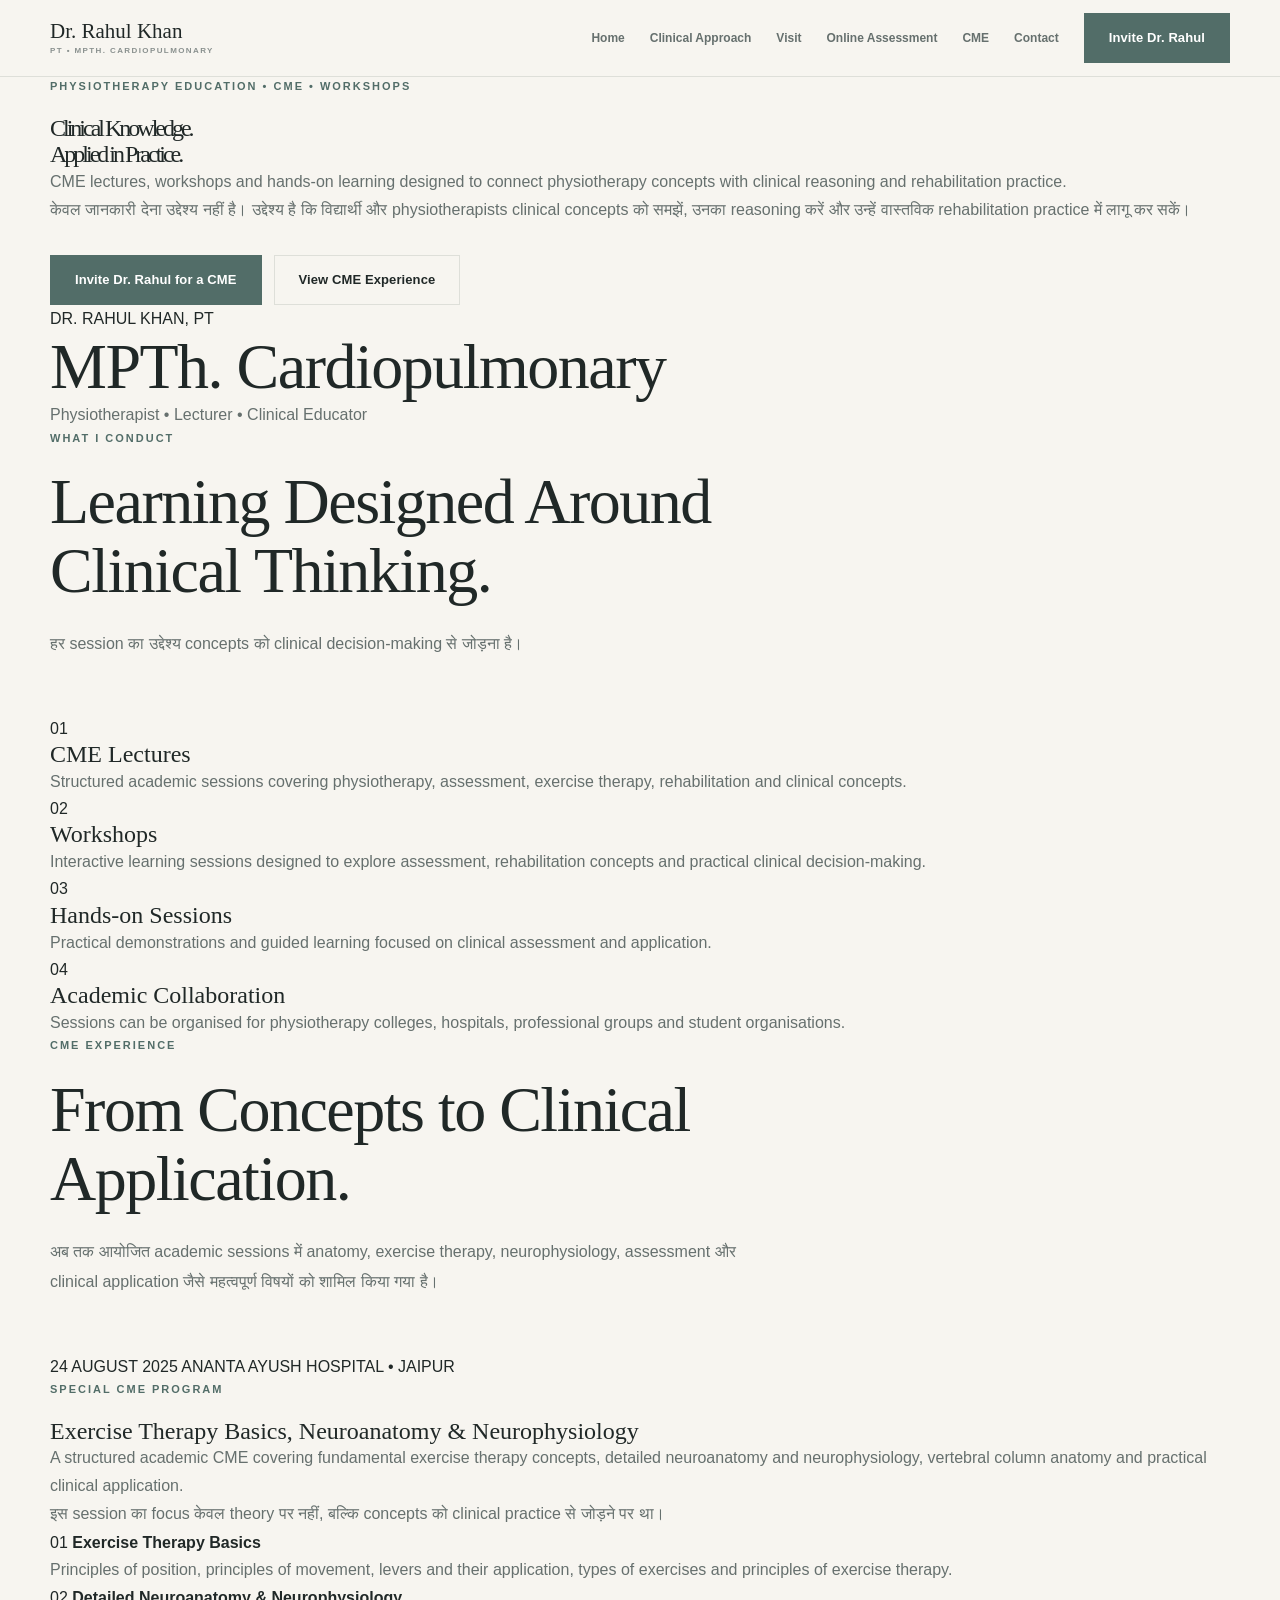
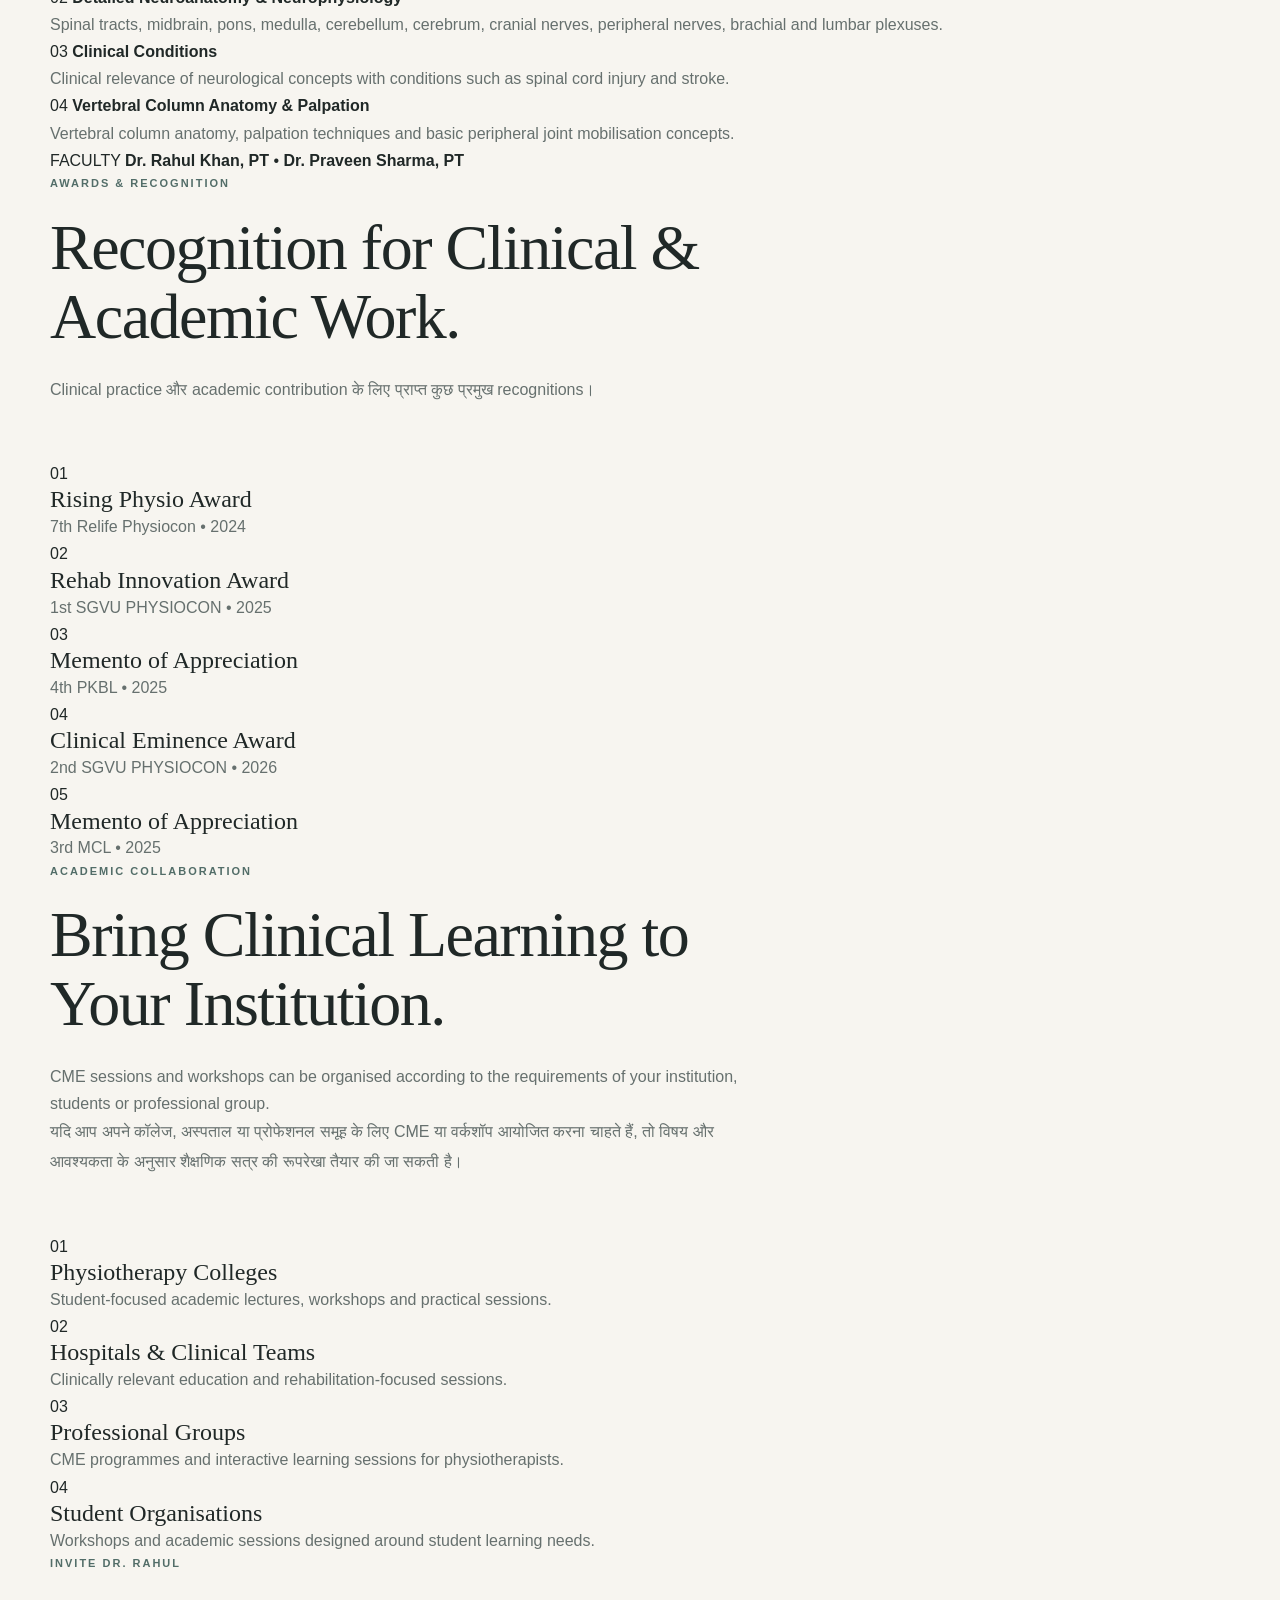
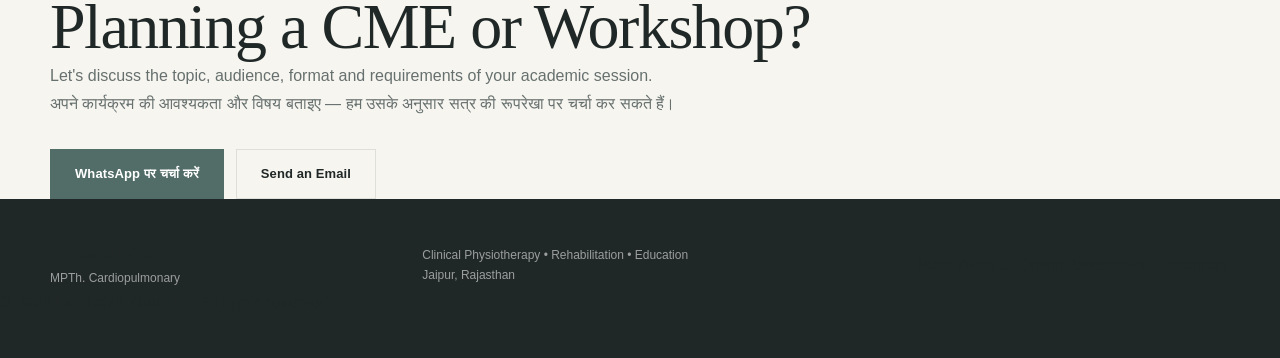
==== cme.html @ ff932147 "Create cme.html" ====
<!DOCTYPE html>
<html lang="en">

<head>

    <!-- =====================================================
         BASIC SEO
    ====================================================== -->

    <meta charset="UTF-8">

    <meta name="viewport"
          content="width=device-width, initial-scale=1.0">

    <title>
        Dr. Rahul Khan PT | CME Lectures, Workshops & Physiotherapy Education
    </title>

    <meta name="description"
          content="Dr. Rahul Khan, PT (MPTh. Cardiopulmonary) conducts CME lectures, workshops and hands-on physiotherapy education sessions focused on clinical assessment, exercise therapy, rehabilitation and clinical reasoning.">

    <meta name="keywords"
          content="Dr Rahul Khan CME, physiotherapy CME Jaipur, physiotherapy workshop Jaipur, physiotherapy lecturer Jaipur, physiotherapy education, physiotherapy hands on workshop, exercise therapy CME, rehabilitation workshop">

    <meta name="author"
          content="Dr. Rahul Khan, PT">

    <meta name="robots"
          content="index, follow">

    <meta name="language"
          content="English">


    <!-- =====================================================
         CANONICAL
    ====================================================== -->

    <link rel="canonical"
          href="https://drrahulkhanpt.github.io/Dr_RahulPT/cme.html">


    <!-- =====================================================
         OPEN GRAPH
    ====================================================== -->

    <meta property="og:type"
          content="website">

    <meta property="og:title"
          content="Dr. Rahul Khan PT | CME Lectures & Physiotherapy Education">

    <meta property="og:description"
          content="CME lectures, workshops and hands-on physiotherapy education focused on clinical reasoning, assessment, exercise therapy and rehabilitation.">

    <meta property="og:url"
          content="https://drrahulkhanpt.github.io/Dr_RahulPT/cme.html">

    <meta property="og:site_name"
          content="Dr. Rahul Khan PT">


    <!-- =====================================================
         TWITTER
    ====================================================== -->

    <meta name="twitter:card"
          content="summary">

    <meta name="twitter:title"
          content="Dr. Rahul Khan PT | CME & Physiotherapy Education">

    <meta name="twitter:description"
          content="CME lectures, workshops and hands-on sessions in physiotherapy and rehabilitation.">


    <!-- =====================================================
         STYLESHEET
    ====================================================== -->

    <link rel="stylesheet"
          href="css/style.css">


    <!-- =====================================================
         STRUCTURED DATA
    ====================================================== -->

    <script type="application/ld+json">
    {
        "@context": "https://schema.org",
        "@type": "Person",

        "name": "Dr. Rahul Khan",

        "jobTitle": "Physiotherapist and Physiotherapy Educator",

        "description": "Physiotherapist and educator focused on clinical assessment, rehabilitation planning, exercise prescription, cardiopulmonary rehabilitation and physiotherapy education.",

        "url": "https://drrahulkhanpt.github.io/Dr_RahulPT/cme.html",

        "email": "mailto:drrahulkhanpt@gmail.com",

        "telephone": "+91-9351449746",

        "sameAs": [
            "https://www.instagram.com/dr_rahul100825/"
        ],

        "knowsAbout": [
            "Physiotherapy",
            "Clinical Assessment",
            "Rehabilitation Planning",
            "Exercise Therapy",
            "Exercise Prescription",
            "Cardiopulmonary Rehabilitation",
            "Neurorehabilitation",
            "Physiotherapy Education"
        ]
    }
    </script>

</head>


<body>


<!-- =========================================================
     HEADER
========================================================= -->

<header class="site-header">

    <div class="container">

        <a href="index.html"
           class="site-logo">

            Dr. Rahul Khan

            <span>
                PT • MPTh. Cardiopulmonary
            </span>

        </a>


        <nav class="nav-links">

            <a href="index.html">
                Home
            </a>

            <a href="index.html#approach">
                Clinical Approach
            </a>

            <a href="index.html#visit">
                Visit
            </a>

            <a href="index.html#online">
                Online Assessment
            </a>

            <a href="cme.html">
                CME
            </a>

            <a href="index.html#contact">
                Contact
            </a>

        </nav>


        <a href="#invite"
           class="btn btn-primary">

            Invite Dr. Rahul

        </a>

    </div>

</header>



<!-- =========================================================
     MAIN
========================================================= -->

<main>



<!-- =========================================================
     CME HERO
========================================================= -->

<section class="cme-hero">

    <div class="container">


        <div class="cme-hero-content">

            <div class="eyebrow">

                PHYSIOTHERAPY EDUCATION • CME • WORKSHOPS

            </div>


            <h1>

                Clinical Knowledge.
                <br>

                <span>
                    Applied in Practice.
                </span>

            </h1>


            <p class="lead">

                CME lectures, workshops and hands-on learning
                designed to connect physiotherapy concepts
                with clinical reasoning and rehabilitation practice.

            </p>


            <p class="hindi-text">

                केवल जानकारी देना उद्देश्य नहीं है।
                उद्देश्य है कि विद्यार्थी और physiotherapists
                clinical concepts को समझें, उनका reasoning करें
                और उन्हें वास्तविक rehabilitation practice में लागू कर सकें।

            </p>


            <div class="hero-actions">

                <a href="#invite"
                   class="btn btn-primary">

                    Invite Dr. Rahul for a CME

                </a>


                <a href="#previous-cme"
                   class="btn btn-outline">

                    View CME Experience

                </a>

            </div>

        </div>


        <div class="cme-hero-side">

            <div class="cme-profile-card">

                <span>
                    DR. RAHUL KHAN, PT
                </span>


                <h2>
                    MPTh. Cardiopulmonary
                </h2>


                <p>
                    Physiotherapist • Lecturer • Clinical Educator
                </p>

            </div>

        </div>

    </div>

</section>



<!-- =========================================================
     WHAT I CONDUCT
========================================================= -->

<section class="cme-services">

    <div class="container">


        <div class="section-intro">

            <div class="eyebrow">
                WHAT I CONDUCT
            </div>


            <h2>
                Learning Designed Around Clinical Thinking.
            </h2>


            <p class="hindi-text">

                हर session का उद्देश्य concepts को clinical
                decision-making से जोड़ना है।

            </p>

        </div>


        <div class="cme-service-grid">


            <!-- 01 -->

            <div class="cme-service-item">

                <span>
                    01
                </span>


                <h3>
                    CME Lectures
                </h3>


                <p>
                    Structured academic sessions covering
                    physiotherapy, assessment, exercise therapy,
                    rehabilitation and clinical concepts.
                </p>

            </div>



            <!-- 02 -->

            <div class="cme-service-item">

                <span>
                    02
                </span>


                <h3>
                    Workshops
                </h3>


                <p>
                    Interactive learning sessions designed to
                    explore assessment, rehabilitation concepts
                    and practical clinical decision-making.
                </p>

            </div>



            <!-- 03 -->

            <div class="cme-service-item">

                <span>
                    03
                </span>


                <h3>
                    Hands-on Sessions
                </h3>


                <p>
                    Practical demonstrations and guided learning
                    focused on clinical assessment and application.
                </p>

            </div>



            <!-- 04 -->

            <div class="cme-service-item">

                <span>
                    04
                </span>


                <h3>
                    Academic Collaboration
                </h3>


                <p>
                    Sessions can be organised for physiotherapy
                    colleges, hospitals, professional groups and
                    student organisations.
                </p>

            </div>


        </div>

    </div>

</section>
<!-- =========================================================
     PREVIOUS CME EXPERIENCE
========================================================= -->

<section class="previous-cme-section"
         id="previous-cme">

    <div class="container">

        <div class="section-intro">

            <div class="eyebrow">
                CME EXPERIENCE
            </div>

            <h2>
                From Concepts to Clinical Application.
            </h2>

            <p class="hindi-text">

                अब तक आयोजित academic sessions में
                anatomy, exercise therapy, neurophysiology,
                assessment और clinical application जैसे
                महत्वपूर्ण विषयों को शामिल किया गया है।

            </p>

        </div>


        <!-- CME CARD -->

        <div class="cme-history-card">

            <div class="cme-history-header">

                <span>
                    24 AUGUST 2025
                </span>

                <span>
                    ANANTA AYUSH HOSPITAL • JAIPUR
                </span>

            </div>


            <div class="cme-history-content">

                <div>

                    <div class="eyebrow">
                        SPECIAL CME PROGRAM
                    </div>

                    <h3>
                        Exercise Therapy Basics,
                        Neuroanatomy & Neurophysiology
                    </h3>

                    <p>
                        A structured academic CME covering
                        fundamental exercise therapy concepts,
                        detailed neuroanatomy and
                        neurophysiology, vertebral column anatomy
                        and practical clinical application.
                    </p>

                    <p class="hindi-text">

                        इस session का focus केवल theory पर नहीं,
                        बल्कि concepts को clinical practice से
                        जोड़ने पर था।

                    </p>

                </div>


                <div class="cme-topic-list">

                    <div>

                        <span>01</span>

                        <strong>
                            Exercise Therapy Basics
                        </strong>

                        <p>
                            Principles of position, principles
                            of movement, levers and their
                            application, types of exercises
                            and principles of exercise therapy.
                        </p>

                    </div>


                    <div>

                        <span>02</span>

                        <strong>
                            Detailed Neuroanatomy
                            & Neurophysiology
                        </strong>

                        <p>
                            Spinal tracts, midbrain, pons,
                            medulla, cerebellum, cerebrum,
                            cranial nerves, peripheral nerves,
                            brachial and lumbar plexuses.
                        </p>

                    </div>


                    <div>

                        <span>03</span>

                        <strong>
                            Clinical Conditions
                        </strong>

                        <p>
                            Clinical relevance of neurological
                            concepts with conditions such as
                            spinal cord injury and stroke.
                        </p>

                    </div>


                    <div>

                        <span>04</span>

                        <strong>
                            Vertebral Column Anatomy
                            & Palpation
                        </strong>

                        <p>
                            Vertebral column anatomy, palpation
                            techniques and basic peripheral
                            joint mobilisation concepts.
                        </p>

                    </div>

                </div>

            </div>


            <div class="cme-speakers">

                <span>
                    FACULTY
                </span>

                <strong>
                    Dr. Rahul Khan, PT
                </strong>

                <span>
                    •
                </span>

                <strong>
                    Dr. Praveen Sharma, PT
                </strong>

            </div>

        </div>

    </div>

</section>



<!-- =========================================================
     AWARDS & RECOGNITION
========================================================= -->

<section class="awards-section">

    <div class="container">


        <div class="section-intro">

            <div class="eyebrow">
                AWARDS & RECOGNITION
            </div>


            <h2>
                Recognition for Clinical & Academic Work.
            </h2>


            <p class="hindi-text">

                Clinical practice और academic contribution
                के लिए प्राप्त कुछ प्रमुख recognitions।

            </p>

        </div>



        <div class="awards-grid">


            <!-- AWARD 01 -->

            <div class="award-item">

                <span>
                    01
                </span>

                <div>

                    <h3>
                        Rising Physio Award
                    </h3>

                    <p>
                        7th Relife Physiocon • 2024
                    </p>

                </div>

            </div>

<!-- AWARD 02 -->

            <div class="award-item">

                <span>
                    02
                </span>

                <div>

                    <h3>
                        Rehab Innovation Award
                    </h3>

                    <p>
                        1st SGVU PHYSIOCON • 2025
                    </p>

                </div>

            </div>



            <!-- AWARD 03 -->

            <div class="award-item">

                <span>
                    03
                </span>

                <div>

                    <h3>
                        Memento of Appreciation
                    </h3>

                    <p>
                        4th PKBL • 2025
                    </p>

                </div>

            </div>



            <!-- AWARD 04 -->

            <div class="award-item">

                <span>
                    04
                </span>

                <div>

                    <h3>
                        Clinical Eminence Award
                    </h3>

                    <p>
                        2nd SGVU PHYSIOCON • 2026
                    </p>

                </div>

            </div>



            <!-- AWARD 05 -->

            <div class="award-item">

                <span>
                    05
                </span>

                <div>

                    <h3>
                        Memento of Appreciation
                    </h3>

                    <p>
                        3rd MCL • 2025
                    </p>

                </div>

            </div>


        </div>

    </div>

</section>



<!-- =========================================================
     WHO CAN INVITE
========================================================= -->

<section class="invite-section">

    <div class="container">


        <div class="section-intro">

            <div class="eyebrow">
                ACADEMIC COLLABORATION
            </div>


            <h2>
                Bring Clinical Learning to Your Institution.
            </h2>


            <p>
                CME sessions and workshops can be organised
                according to the requirements of your
                institution, students or professional group.
            </p>


            <p class="hindi-text">

                यदि आप अपने कॉलेज, अस्पताल या प्रोफेशनल समूह के लिए
                CME या वर्कशॉप आयोजित करना चाहते हैं, तो विषय और
                आवश्यकता के अनुसार शैक्षणिक सत्र की रूपरेखा तैयार
                की जा सकती है।

            </p>

        </div>



        <div class="invite-grid">


            <!-- 01 -->

            <div>

                <span>
                    01
                </span>

                <h3>
                    Physiotherapy Colleges
                </h3>

                <p>
                    Student-focused academic lectures,
                    workshops and practical sessions.
                </p>

            </div>



            <!-- 02 -->

            <div>

                <span>
                    02
                </span>

                <h3>
                    Hospitals & Clinical Teams
                </h3>

                <p>
                    Clinically relevant education and
                    rehabilitation-focused sessions.
                </p>

            </div>



            <!-- 03 -->

            <div>

                <span>
                    03
                </span>

                <h3>
                    Professional Groups
                </h3>

                <p>
                    CME programmes and interactive
                    learning sessions for physiotherapists.
                </p>

            </div>



            <!-- 04 -->

            <div>

                <span>
                    04
                </span>

                <h3>
                    Student Organisations
                </h3>

                <p>
                    Workshops and academic sessions
                    designed around student learning needs.
                </p>

            </div>


        </div>

    </div>

</section>



<!-- =========================================================
     FINAL CME CTA
========================================================= -->

<section class="cme-final-cta"
         id="invite">

    <div class="container">

        <div class="final-cta-content">

            <div class="eyebrow">
                INVITE DR. RAHUL
            </div>


            <h2>
                Planning a CME or Workshop?
            </h2>


            <p>
                Let's discuss the topic, audience, format
                and requirements of your academic session.
            </p>


            <p class="hindi-text">

                अपने कार्यक्रम की आवश्यकता और विषय बताइए —
                हम उसके अनुसार सत्र की रूपरेखा पर चर्चा कर सकते हैं।

            </p>


            <div class="hero-actions">

                <a href="https://wa.me/919351449746?text=Hello%20Dr.%20Rahul%2C%20I%20would%20like%20to%20discuss%20a%20CME%20or%20workshop."
                   class="btn btn-primary"
                   target="_blank">

                    WhatsApp पर चर्चा करें

                </a>


                <a href="mailto:drrahulkhanpt@gmail.com?subject=CME%20%2F%20Workshop%20Invitation"
                   class="btn btn-outline">

                    Send an Email

                </a>

            </div>

        </div>

    </div>

</section>



<!-- =========================================================
     FOOTER
========================================================= -->

<footer class="site-footer">

    <div class="container">

        <div>

            <strong>
                Dr. Rahul Khan, PT
            </strong>

            <p>
                MPTh. Cardiopulmonary
            </p>

        </div>


        <div>

            <p>
                Clinical Physiotherapy • Rehabilitation • Education
            </p>

            <p>
                Jaipur, Rajasthan
            </p>

        </div>


        <div>

            <a href="index.html">
                Main Website
            </a>

            <a href="booking.html">
                Online Assessment
            </a>

            <a href="https://www.instagram.com/dr_rahul100825/"
               target="_blank">
                Instagram
            </a>

        </div>

    </div>


    <div class="footer-bottom">

        © 2026 Dr. Rahul Khan, PT. All rights reserved.

    </div>

</footer>


</main>


</body>

</html>
---- css/style.css ----
/* =========================================================
   DR. RAHUL KHAN, PT
   PERSONAL WEBSITE
   Clinical Physiotherapy • Rehabilitation • Education

   DESIGN:
   Warm Ivory + Charcoal + Muted Sage
   Responsive / Mobile First
========================================================= */


/* =========================================================
   01. COLOUR SYSTEM & VARIABLES
========================================================= */

:root {

    --bg: #F7F5F0;
    --bg-soft: #EEEEE8;
    --white: #FFFFFF;

    --text: #202827;
    --text-soft: #66706E;
    --text-light: #8A918F;

    --accent: #526D68;
    --accent-dark: #3F5955;
    --accent-soft: #DCE5E1;

    --dark: #202827;
    --dark-soft: #2B3432;

    --border: #DEDFD9;
    --border-dark: rgba(255,255,255,0.14);

    --gold-muted: #9C967B;

    --serif: Georgia, "Times New Roman", serif;
    --sans: Arial, Helvetica, sans-serif;

    --container: 1180px;

    --section-space: 110px;

}


/* =========================================================
   02. RESET
========================================================= */

* {
    margin: 0;
    padding: 0;
    box-sizing: border-box;
}

html {
    scroll-behavior: smooth;
}

body {
    background: var(--bg);
    color: var(--text);

    font-family: var(--sans);

    font-size: 16px;
    line-height: 1.7;

    -webkit-font-smoothing: antialiased;
    text-rendering: optimizeLegibility;
}

img {
    display: block;
    max-width: 100%;
}

a {
    color: inherit;
    text-decoration: none;
}

button,
input,
textarea,
select {
    font: inherit;
}


/* =========================================================
   03. GLOBAL CONTAINER
========================================================= */

.container {
    width: min(
        calc(100% - 60px),
        var(--container)
    );

    margin-left: auto;
    margin-right: auto;
}


/* =========================================================
   04. TYPOGRAPHY
========================================================= */

h1,
h2,
h3 {
    font-family: var(--serif);

    font-weight: 500;

    color: var(--text);

    line-height: 1.08;
}

h1 {
    letter-spacing: -3px;
}

h2 {
    font-size: clamp(42px, 5vw, 68px);

    letter-spacing: -1.5px;
}

h3 {
    font-size: 24px;
}

p {
    color: var(--text-soft);
}

.eyebrow {
    margin-bottom: 20px;

    color: var(--accent);

    font-size: 11px;
    font-weight: 700;

    letter-spacing: 2px;

    text-transform: uppercase;
}

.hindi-text {
    line-height: 1.9;
}


/* =========================================================
   05. BUTTON SYSTEM
========================================================= */

.btn {
    display: inline-flex;

    align-items: center;
    justify-content: center;

    min-height: 50px;

    padding: 0 24px;

    border: 1px solid transparent;

    font-size: 13px;
    font-weight: 700;

    letter-spacing: 0.1px;

    transition:
        background 0.25s ease,
        color 0.25s ease,
        border-color 0.25s ease,
        transform 0.25s ease;
}

.btn:hover {
    transform: translateY(-2px);
}

.btn-primary {
    background: var(--accent);
    color: var(--white);
}

.btn-primary:hover {
    background: var(--accent-dark);
}

.btn-light {
    background: var(--white);
    color: var(--dark);
}

.btn-light:hover {
    background: var(--accent-soft);
}

.btn-outline {
    background: transparent;

    border-color: var(--border);

    color: var(--text);
}

.btn-outline:hover {
    border-color: var(--accent);
    color: var(--accent);
}


/* =========================================================
   06. TEXT BUTTON
========================================================= */

.text-button {
    display: inline-block;

    margin-top: 18px;

    padding-bottom: 3px;

    color: var(--accent);

    font-size: 13px;
    font-weight: 700;

    border-bottom: 1px solid var(--accent);

    transition:
        color 0.2s ease,
        border-color 0.2s ease;
}

.text-button:hover {
    color: var(--accent-dark);
    border-color: var(--accent-dark);
}


/* =========================================================
   07. HEADER
========================================================= */

.site-header {
    position: sticky;

    top: 0;

    z-index: 1000;

    background: rgba(247,245,240,0.96);

    border-bottom: 1px solid var(--border);

    backdrop-filter: blur(12px);
}

.site-header .container {
    min-height: 76px;

    display: flex;

    align-items: center;

    justify-content: space-between;

    gap: 25px;
}

.site-logo {
    flex-shrink: 0;

    font-family: var(--serif);

    font-size: 21px;

    line-height: 1.1;

    color: var(--text);
}

.site-logo span {
    display: block;

    margin-top: 4px;

    font-family: var(--sans);

    font-size: 8px;

    font-weight: 600;

    letter-spacing: 1.4px;

    color: var(--text-light);

    text-transform: uppercase;
}

.nav-links {
    display: flex;

    align-items: center;

    justify-content: center;

    gap: 25px;

    margin-left: auto;
}

.nav-links a {
    color: var(--text-soft);

    font-size: 12px;

    font-weight: 600;

    transition: color 0.2s ease;
}

.nav-links a:hover {
    color: var(--accent);
}

.site-header > .container > .btn {
    flex-shrink: 0;
}


/* =========================================================
   08. HERO
========================================================= */

.hero {
    padding: 100px 0 110px;

    background: var(--bg);
}

.hero .container {
    display: grid;

    grid-template-columns: 1.05fr 0.95fr;

    align-items: center;

    gap: 80px;
}

.hero-content {
    max-width: 720px;
}

.hero h1 {
    margin-bottom: 28px;

    font-size: clamp(
        56px,
        7vw,
        92px
    );
}

.hero h1 span {
    color: var(--accent);
}

.hero .lead {
    max-width: 620px;

    margin-bottom: 22px;

    font-size: 18px;

    line-height: 1.8;
}

.hero .hindi-text {
    max-width: 620px;

    margin-bottom: 5px;

    color: var(--text-soft);

    font-size: 15px;
}

.hero-actions {
    display: flex;

    flex-wrap: wrap;

    gap: 12px;

    margin-top: 30px;
}


/* =========================================================
   09. HERO IMAGE
========================================================= */

.hero-image {
    width: 100%;
}

.photo-placeholder {
    width: 100%;

    min-height: 570px;

    display: flex;

    align-items: center;

    justify-content: center;

    padding: 40px;

    background: var(--accent-soft);

    border: 1px solid var(--border);

    text-align: center;
}

.photo-placeholder strong {
    display: block;

    margin-bottom: 8px;

    font-family: var(--serif);

    font-size: 25px;

    font-weight: 500;

    color: var(--text);
}

.photo-placeholder p {
    font-size: 13px;
}


/* =========================================================
   10. SECTION INTRO
========================================================= */

.section-intro {
    max-width: 760px;

    margin-bottom: 55px;
}

.section-intro h2 {
    margin-bottom: 24px;
}

.section-intro p {
    max-width: 700px;

    font-size: 16px;
}


/* =========================================================
   11. CLINICAL APPROACH
========================================================= */

.approach-section {
    padding: var(--section-space) 0;

    background: var(--white);
}

.approach-grid {
    border-top: 1px solid var(--border);
}

.approach-item {
    display: grid;

    grid-template-columns: 70px 1fr;

    gap: 30px;

    padding: 30px 0;

    border-bottom: 1px solid var(--border);
}

.approach-item > span {
    color: var(--gold-muted);

    font-family: var(--serif);

    font-size: 15px;
}

.approach-item h3 {
    margin-bottom: 7px;

    font-family: var(--sans);

    font-size: 18px;

    font-weight: 600;
}

.approach-item p {
    max-width: 780px;

    font-size: 14px;
}


/* =========================================================
   12. ONLINE ASSESSMENT
========================================================= */

.online-section {
    padding: var(--section-space) 0;

    background: var(--dark);
}

.online-container {
    display: grid;

    grid-template-columns: 1fr 0.9fr;

    align-items: start;

    gap: 90px;
}

.online-section h2 {
    max-width: 760px;

    margin-bottom: 20px;

    color: var(--white);
}

.online-section p {
    color: rgba(255,255,255,0.72);
}

.online-section .eyebrow {
    color: #B9C9C4;
}

.online-section .hindi-text {
    max-width: 650px;

    margin-top: 15px;
}

.online-process {
    border-top: 1px solid var(--border-dark);
}

.online-process > div {
    padding: 24px 0;

    border-bottom: 1px solid var(--border-dark);
}

.online-process span {
    display: block;

    margin-bottom: 7px;

    color: var(--gold-muted);

    font-size: 10px;

    font-weight: 700;

    letter-spacing: 1.5px;
}

.online-process strong {
    display: block;

    margin-bottom: 5px;

    color: var(--white);

    font-size: 15px;
}

.online-process p {
    font-size: 13px;

    line-height: 1.6;
}


/* =========================================================
   13. VISIT SECTION
========================================================= */

.visit-section {
    padding: var(--section-space) 0;

    background: var(--white);
}

.visit-grid {
    display: grid;

    grid-template-columns: repeat(2, 1fr);

    margin-top: 55px;

    border-top: 1px solid var(--border);

    border-left: 1px solid var(--border);
}

.visit-card {
    padding: 40px;

    border-right: 1px solid var(--border);

    border-bottom: 1px solid var(--border);
}

.visit-card > span {
    display: block;

    margin-bottom: 14px;

    color: var(--accent);

    font-size: 10px;

    font-weight: 700;

    letter-spacing: 1.8px;

    text-transform: uppercase;
}

.visit-card h3 {
    margin-bottom: 12px;

    font-family: var(--sans);

    font-size: 21px;

    font-weight: 600;
}

.visit-card .time {
    margin-bottom: 14px;

    color: var(--accent);

    font-size: 15px;

    font-weight: 700;
}

.visit-card p:not(.time) {
    max-width: 480px;

    font-size: 14px;
}


/* =========================================================
   14. CME SECTION
========================================================= */

.cme-section {
    padding: var(--section-space) 0;

    background: var(--bg-soft);
}

.cme-container {
    display: grid;

    grid-template-columns: 1fr 1fr;

    align-items: start;

    gap: 90px;
}

.cme-content h2 {
    max-width: 720px;

    margin-bottom: 25px;
}

.cme-content p {
    max-width: 650px;

    margin-bottom: 18px;
}

.cme-topics {
    border-top: 1px solid var(--border);
}

.cme-topics > div {
    padding: 27px 0;

    border-bottom: 1px solid var(--border);
}

.cme-topics span {
    display: block;

    margin-bottom: 7px;

    color: var(--gold-muted);

    font-family: var(--serif);

    font-size: 15px;
}

.cme-topics h3 {
    margin-bottom: 7px;

    font-family: var(--sans);

    font-size: 18px;

    font-weight: 600;
}

.cme-topics p {
    font-size: 13px;
}


/* =========================================================
   15. CREDENTIALS
========================================================= */

.credentials-section {
    padding: var(--section-space) 0;

    background: var(--white);
}

.credentials-grid {
    display: grid;

    grid-template-columns: repeat(2, 1fr);

    margin-top: 55px;

    border-top: 1px solid var(--border);

    border-left: 1px solid var(--border);
}

.credentials-grid > div {
    padding: 36px;

    border-right: 1px solid var(--border);

    border-bottom: 1px solid var(--border);
}

.credentials-grid span {
    display: block;

    margin-bottom: 14px;

    color: var(--accent);

    font-size: 10px;

    font-weight: 700;

    letter-spacing: 1.8px;

    text-transform: uppercase;
}

.credentials-grid h3 {
    margin-bottom: 8px;

    font-family: var(--sans);

    font-size: 17px;

    font-weight: 600;
}

.credentials-grid p {
    font-size: 13px;
}


/* =========================================================
   16. FINAL CTA / CONTACT
========================================================= */

.final-section {
    padding: 120px 0;

    background: var(--bg);

    text-align: center;
}

.final-section .container {
    max-width: 850px;
}

.final-section .eyebrow {
    margin-bottom: 18px;
}

.final-section h2 {
    margin-bottom: 25px;
}

.final-section p {
    max-width: 700px;

    margin-left: auto;
    margin-right: auto;

    font-size: 16px;
}

.final-actions {
    display: flex;

    flex-wrap: wrap;

    align-items: center;

    justify-content: center;

    gap: 12px;

    margin-top: 32px;
}


/* =========================================================
   17. FOOTER
========================================================= */

footer {
    padding: 42px 0;

    background: var(--dark);
}

footer .container {
    display: flex;

    align-items: center;

    justify-content: space-between;

    gap: 30px;
}

footer p {
    color: rgba(255,255,255,0.55);

    font-size: 12px;
}


/* =========================================================
   18. TABLET
========================================================= */

@media (max-width: 1000px) {

    .container {
        width: min(
            calc(100% - 44px),
            var(--container)
        );
    }

    .site-header .btn {
        display: none;
    }

    .nav-links {
        gap: 18px;
    }

    .hero .container {
        grid-template-columns: 1fr 0.85fr;

        gap: 45px;
    }

    .hero h1 {
        font-size: clamp(
            52px,
            7vw,
            72px
        );
    }

    .online-container,
    .cme-container {
        gap: 55px;
    }

}


/* =========================================================
   19. MOBILE
========================================================= */

@media (max-width: 760px) {

    :root {
        --section-space: 72px;
    }


    /* GLOBAL */

    .container {
        width: calc(100% - 32px);
    }


    /* HEADER */

    .site-header .container {
        min-height: 68px;

        gap: 12px;
    }

    .site-logo {
        font-size: 18px;
    }

    .site-logo span {
        font-size: 7px;

        letter-spacing: 1px;
    }

    .nav-links {
        display: none;
    }


    /* HERO */

    .hero {
        padding: 65px 0 72px;
    }

    .hero .container {
        display: flex;

        flex-direction: column;

        gap: 48px;

        align-items: stretch;
    }

    .hero h1 {
        margin-bottom: 24px;

        font-size: clamp(
            45px,
            14vw,
            62px
        );

        letter-spacing: -2px;
    }

    .hero .lead {
        font-size: 16px;
    }

    .hero .hindi-text {
        font-size: 14px;
    }

    .hero-actions {
        display: grid;

        grid-template-columns: 1fr;

        gap: 10px;

        margin-top: 25px;
    }

    .hero-actions .btn {
        width: 100%;
    }

    .hero-image {
        width: 100%;
    }

    .photo-placeholder {
        min-height: 430px;
    }


    /* HEADINGS */

    h2 {
        font-size: clamp(
            39px,
            11vw,
            52px
        );

        letter-spacing: -1px;
    }

    .section-intro {
        margin-bottom: 40px;
    }


    /* CLINICAL APPROACH */

    .approach-item {
        grid-template-columns: 40px 1fr;

        gap: 16px;

        padding: 25px 0;
    }

    .approach-item h3 {
        font-size: 17px;
    }

    .approach-item p {
        font-size: 13px;

        line-height: 1.65;
    }


    /* ONLINE */

    .online-container {
        display: flex;

        flex-direction: column;

        gap: 48px;
    }

    .online-section h2 {
        font-size: 42px;
    }

    .online-section .btn {
        width: 100%;
    }


    /* VISIT */

    .visit-grid {
        grid-template-columns: 1fr;

        margin-top: 38px;
    }

    .visit-card {
        padding: 30px 24px;
    }

    .visit-card h3 {
        font-size: 19px;
    }


    /* CME */

    .cme-container {
        display: flex;

        flex-direction: column;

        gap: 48px;
    }

    .cme-content .btn {
        width: 100%;
    }


    /* CREDENTIALS */

    .credentials-grid {
        grid-template-columns: 1fr;

        margin-top: 38px;
    }

    .credentials-grid > div {
        padding: 28px 24px;
    }


    /* FINAL CTA */

    .final-section {
        padding: 85px 0;
    }

    .final-section p {
        font-size: 14px;
    }

    .final-actions {
        display: grid;

        grid-template-columns: 1fr;

        gap: 10px;

        margin-top: 28px;
    }

    .final-actions .btn {
        width: 100%;
    }


    /* FOOTER */

    footer {
        padding: 35px 0;
    }

    footer .container {
        flex-direction: column;

        align-items: flex-start;

        gap: 7px;
    }

}


/* =========================================================
   20. SMALL MOBILE
========================================================= */

@media (max-width: 380px) {

    .container {
        width: calc(100% - 26px);
    }

    .hero h1 {
        font-size: 42px;
    }

    .online-section h2 {
        font-size: 38px;
    }

    .photo-placeholder {
        min-height: 360px;
    }

}
/* =========================================================
   HOME ASSESSMENT CTA
========================================================= */

.home-visit-cta {

    display: grid;

    grid-template-columns: 1fr auto;

    align-items: center;

    gap: 40px;

    margin-top: 45px;

    padding: 35px 40px;

    background: var(--bg-soft);

    border: 1px solid var(--border);

}


.home-visit-cta h3 {

    margin: 10px 0 12px;

    font-family: var(--serif);

    font-size: 34px;

}


.home-visit-cta p {

    max-width: 650px;

    margin-bottom: 8px;

    font-size: 13px;

    line-height: 1.7;

}


.home-visit-cta-action {

    display: flex;

    flex-direction: column;

    align-items: flex-end;

    min-width: 190px;

}


.home-visit-cta-action strong {

    color: var(--accent);

    font-family: var(--serif);

    font-size: 42px;

    line-height: 1;

}


.home-visit-cta-action span {

    margin: 8px 0 18px;

    color: var(--text-light);

    font-size: 11px;

    letter-spacing: 1px;

    text-transform: uppercase;

}


@media (max-width: 700px) {

    .home-visit-cta {

        grid-template-columns: 1fr;

        gap: 25px;

        padding: 30px 22px;

    }


    .home-visit-cta h3 {

        font-size: 29px;

    }


    .home-visit-cta-action {

        align-items: flex-start;

    }


    .home-visit-cta-action .btn {

        width: 100%;

        text-align: center;

    }

}
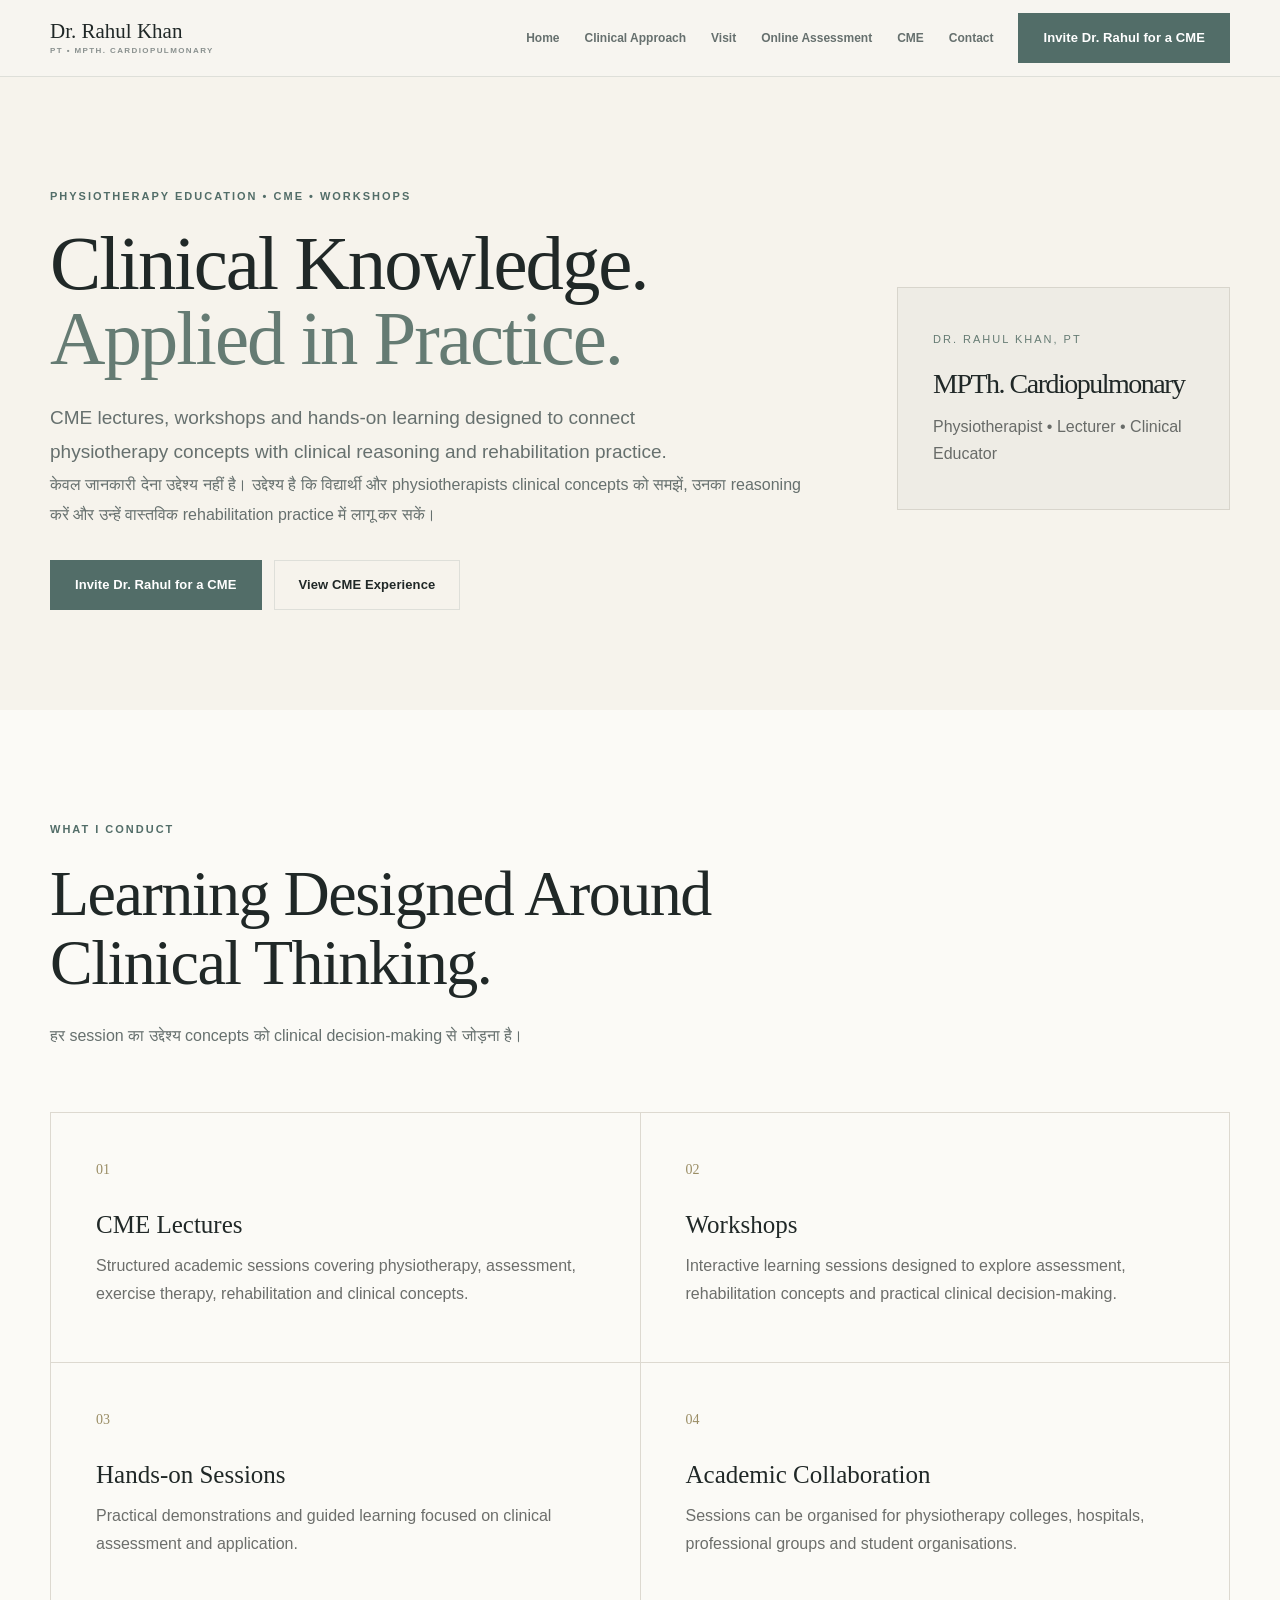
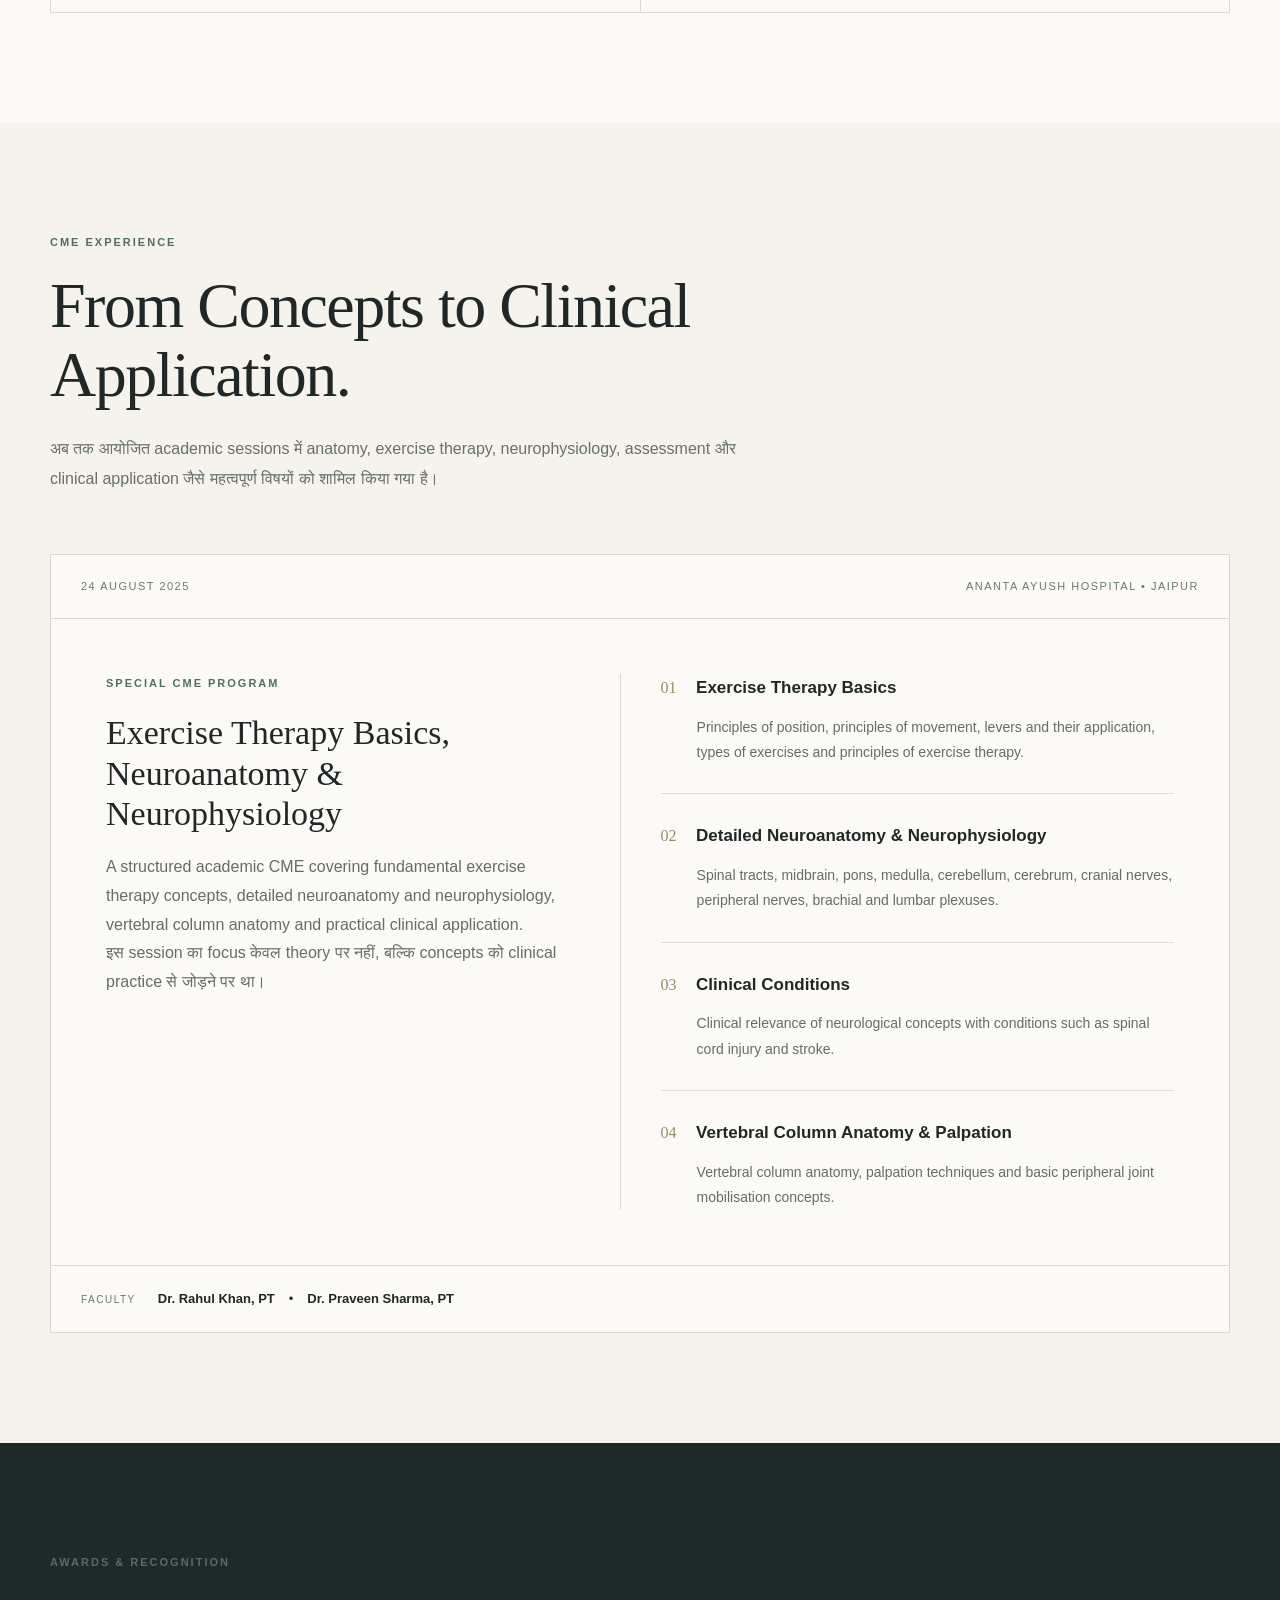
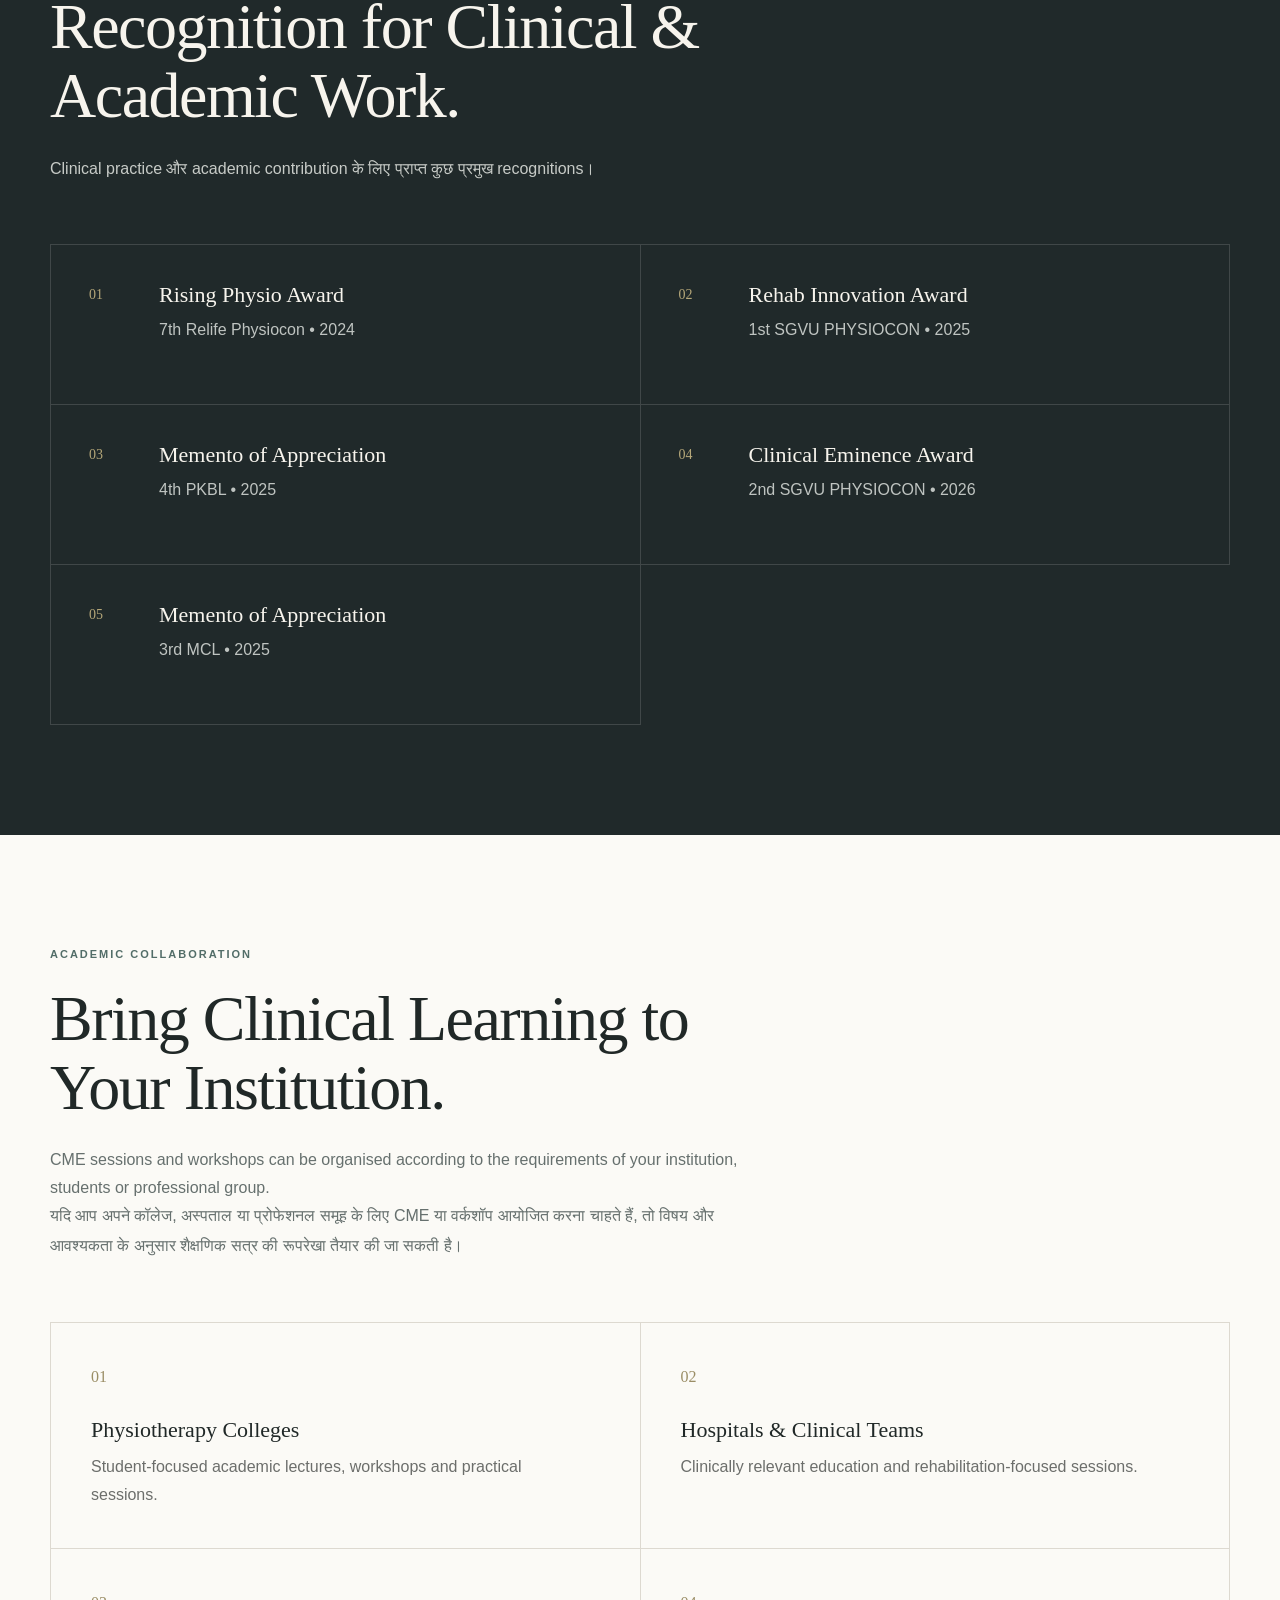
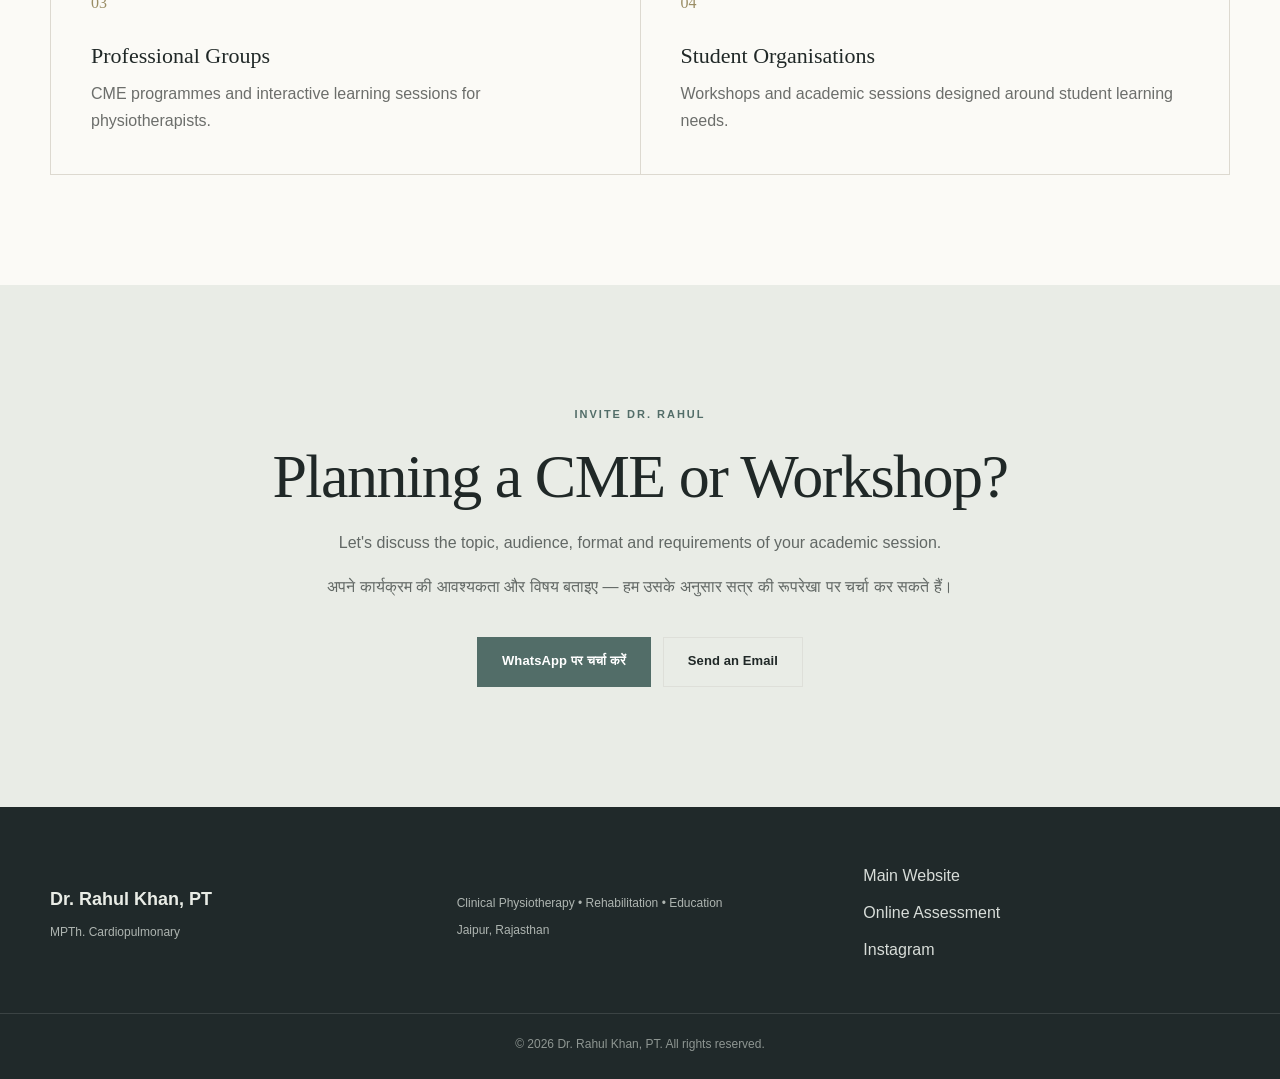
==== commit 4e5a363a: "Update cme.html" ====
--- a/cme.html
+++ b/cme.html
@@ -175,13 +175,13 @@
         </nav>
 
 
-        <a href="#invite"
-           class="btn btn-primary">
-
-            Invite Dr. Rahul
+        <a href="cme-booking.html"
+   class="btn btn-primary">
+
+    Invite Dr. Rahul for a CME
 
         </a>
-
+        
     </div>
 
 </header>
--- a/css/style.css
+++ b/css/style.css
@@ -1326,3 +1326,530 @@
     }
 
 }
+/* =========================================================
+   CME PAGE — DR. RAHUL KHAN PT
+   ========================================================= */
+
+
+/* ---------------------------------------------------------
+   CME HERO
+--------------------------------------------------------- */
+
+.cme-hero {
+    padding: 110px 0 100px;
+    background: #f6f3ec;
+}
+
+.cme-hero .container {
+    display: grid;
+    grid-template-columns: 1.4fr 0.6fr;
+    gap: 70px;
+    align-items: center;
+}
+
+.cme-hero-content {
+    max-width: 760px;
+}
+
+.cme-hero h1 {
+    margin: 20px 0 25px;
+    font-size: clamp(48px, 6vw, 82px);
+    line-height: 0.98;
+    letter-spacing: -2px;
+}
+
+.cme-hero h1 span {
+    color: #657b73;
+}
+
+.cme-hero .lead {
+    max-width: 650px;
+    font-size: 19px;
+    line-height: 1.8;
+}
+
+.cme-hero-side {
+    display: flex;
+    justify-content: flex-end;
+}
+
+.cme-profile-card {
+    width: 100%;
+    max-width: 340px;
+    padding: 42px 35px;
+    border: 1px solid #d8d5cc;
+    background: #eeece5;
+}
+
+.cme-profile-card > span {
+    display: block;
+    margin-bottom: 18px;
+    font-size: 11px;
+    letter-spacing: 2px;
+    color: #657b73;
+}
+
+.cme-profile-card h2 {
+    margin: 0 0 12px;
+    font-size: 28px;
+    line-height: 1.2;
+}
+
+.cme-profile-card p {
+    margin: 0;
+    line-height: 1.7;
+    color: #686b68;
+}
+
+
+
+/* ---------------------------------------------------------
+   CME SERVICES
+--------------------------------------------------------- */
+
+.cme-services {
+    padding: 110px 0;
+    background: #fbfaf6;
+}
+
+.cme-service-grid {
+    display: grid;
+    grid-template-columns: repeat(2, 1fr);
+    border-top: 1px solid #ddd9d0;
+    border-left: 1px solid #ddd9d0;
+    margin-top: 60px;
+}
+
+.cme-service-item {
+    padding: 45px;
+    min-height: 250px;
+    border-right: 1px solid #ddd9d0;
+    border-bottom: 1px solid #ddd9d0;
+    background: #fbfaf6;
+    transition: background 0.25s ease;
+}
+
+.cme-service-item:hover {
+    background: #f1f0ea;
+}
+
+.cme-service-item > span {
+    display: block;
+    margin-bottom: 30px;
+    font-family: Georgia, serif;
+    font-size: 14px;
+    color: #9a8d65;
+}
+
+.cme-service-item h3 {
+    margin: 0 0 14px;
+    font-size: 25px;
+}
+
+.cme-service-item p {
+    max-width: 520px;
+    margin: 0;
+    line-height: 1.75;
+    color: #6c6e6b;
+}
+
+
+
+/* ---------------------------------------------------------
+   PREVIOUS CME EXPERIENCE
+--------------------------------------------------------- */
+
+.previous-cme-section {
+    padding: 110px 0;
+    background: #f6f3ec;
+}
+
+.cme-history-card {
+    margin-top: 60px;
+    border: 1px solid #d9d6cd;
+    background: #fbfaf6;
+}
+
+.cme-history-header {
+    display: flex;
+    justify-content: space-between;
+    gap: 20px;
+    padding: 22px 30px;
+    border-bottom: 1px solid #ddd9d0;
+    font-size: 11px;
+    letter-spacing: 1.5px;
+    color: #657b73;
+}
+
+.cme-history-content {
+    display: grid;
+    grid-template-columns: 0.9fr 1.1fr;
+    gap: 60px;
+    padding: 55px;
+}
+
+.cme-history-content h3 {
+    margin: 18px 0;
+    font-size: 34px;
+    line-height: 1.2;
+}
+
+.cme-history-content p {
+    line-height: 1.8;
+    color: #686b68;
+}
+
+.cme-topic-list {
+    border-left: 1px solid #ddd9d0;
+    padding-left: 40px;
+}
+
+.cme-topic-list > div {
+    padding: 0 0 28px;
+    margin-bottom: 28px;
+    border-bottom: 1px solid #e0ddd5;
+}
+
+.cme-topic-list > div:last-child {
+    margin-bottom: 0;
+    padding-bottom: 0;
+    border-bottom: none;
+}
+
+.cme-topic-list span {
+    display: inline-block;
+    margin-right: 15px;
+    font-family: Georgia, serif;
+    color: #9a8d65;
+}
+
+.cme-topic-list strong {
+    font-size: 17px;
+}
+
+.cme-topic-list p {
+    margin: 12px 0 0 36px;
+    font-size: 14px;
+}
+
+.cme-speakers {
+    display: flex;
+    align-items: center;
+    gap: 14px;
+    padding: 22px 30px;
+    border-top: 1px solid #ddd9d0;
+    font-size: 13px;
+}
+
+.cme-speakers span:first-child {
+    margin-right: 8px;
+    letter-spacing: 1.5px;
+    font-size: 10px;
+    color: #657b73;
+}
+
+
+
+/* ---------------------------------------------------------
+   AWARDS
+--------------------------------------------------------- */
+
+.awards-section {
+    padding: 110px 0;
+    background: #20292a;
+    color: #f7f4ed;
+}
+
+.awards-section .section-intro h2 {
+    color: #f7f4ed;
+}
+
+.awards-section .section-intro p {
+    color: #c7cbc7;
+}
+
+.awards-grid {
+    display: grid;
+    grid-template-columns: repeat(2, 1fr);
+    margin-top: 60px;
+    border-top: 1px solid rgba(255,255,255,0.14);
+    border-left: 1px solid rgba(255,255,255,0.14);
+}
+
+.award-item {
+    display: grid;
+    grid-template-columns: 55px 1fr;
+    gap: 15px;
+    padding: 38px;
+    min-height: 160px;
+    border-right: 1px solid rgba(255,255,255,0.14);
+    border-bottom: 1px solid rgba(255,255,255,0.14);
+}
+
+.award-item > span {
+    font-family: Georgia, serif;
+    font-size: 14px;
+    color: #b5a779;
+}
+
+.award-item h3 {
+    margin: 0 0 10px;
+    font-size: 22px;
+    color: #f7f4ed;
+}
+
+.award-item p {
+    margin: 0;
+    color: #bfc4c1;
+    line-height: 1.6;
+}
+
+
+
+/* ---------------------------------------------------------
+   ACADEMIC INVITATION
+--------------------------------------------------------- */
+
+.invite-section {
+    padding: 110px 0;
+    background: #fbfaf6;
+}
+
+.invite-grid {
+    display: grid;
+    grid-template-columns: repeat(2, 1fr);
+    margin-top: 60px;
+    border-top: 1px solid #ddd9d0;
+    border-left: 1px solid #ddd9d0;
+}
+
+.invite-grid > div {
+    padding: 40px;
+    min-height: 210px;
+    border-right: 1px solid #ddd9d0;
+    border-bottom: 1px solid #ddd9d0;
+}
+
+.invite-grid span {
+    display: block;
+    margin-bottom: 28px;
+    font-family: Georgia, serif;
+    color: #9a8d65;
+}
+
+.invite-grid h3 {
+    margin: 0 0 12px;
+    font-size: 22px;
+}
+
+.invite-grid p {
+    margin: 0;
+    max-width: 500px;
+    line-height: 1.7;
+    color: #6c6e6b;
+}
+
+
+
+/* ---------------------------------------------------------
+   FINAL CTA
+--------------------------------------------------------- */
+
+.cme-final-cta {
+    padding: 120px 0;
+    background: #e9ece6;
+    text-align: center;
+}
+
+.final-cta-content {
+    max-width: 760px;
+    margin: 0 auto;
+}
+
+.final-cta-content h2 {
+    margin: 20px 0;
+    font-size: clamp(38px, 5vw, 62px);
+    line-height: 1.05;
+}
+
+.final-cta-content > p {
+    max-width: 650px;
+    margin: 15px auto;
+    line-height: 1.8;
+    color: #626865;
+}
+
+.final-cta-content .hero-actions {
+    justify-content: center;
+    margin-top: 35px;
+}
+
+
+
+/* ---------------------------------------------------------
+   FOOTER
+--------------------------------------------------------- */
+
+.site-footer {
+    padding: 55px 0 25px;
+    background: #20292a;
+    color: #e9ece6;
+}
+
+.site-footer .container {
+    display: grid;
+    grid-template-columns: 1fr 1fr 1fr;
+    gap: 40px;
+}
+
+.site-footer strong {
+    font-size: 18px;
+}
+
+.site-footer p {
+    margin: 8px 0;
+    color: #aeb5b1;
+    line-height: 1.6;
+}
+
+.site-footer a {
+    display: block;
+    margin-bottom: 10px;
+    color: #d8ddd9;
+    text-decoration: none;
+}
+
+.site-footer a:hover {
+    color: #b5a779;
+}
+
+.footer-bottom {
+    margin-top: 40px;
+    padding-top: 20px;
+    border-top: 1px solid rgba(255,255,255,0.12);
+    text-align: center;
+    color: #8e9692;
+    font-size: 12px;
+}
+
+
+
+/* =========================================================
+   MOBILE RESPONSIVE
+========================================================= */
+
+@media (max-width: 900px) {
+
+    .cme-hero {
+        padding: 75px 0 70px;
+    }
+
+    .cme-hero .container {
+        grid-template-columns: 1fr;
+        gap: 45px;
+    }
+
+    .cme-hero-side {
+        justify-content: flex-start;
+    }
+
+    .cme-profile-card {
+        max-width: none;
+    }
+
+    .cme-service-grid,
+    .awards-grid,
+    .invite-grid {
+        grid-template-columns: 1fr;
+    }
+
+    .cme-history-content {
+        grid-template-columns: 1fr;
+        gap: 40px;
+        padding: 35px;
+    }
+
+    .cme-topic-list {
+        border-left: none;
+        border-top: 1px solid #ddd9d0;
+        padding: 35px 0 0;
+    }
+
+    .site-footer .container {
+        grid-template-columns: 1fr;
+        gap: 25px;
+    }
+
+}
+
+
+
+@media (max-width: 600px) {
+
+    .cme-hero h1 {
+        font-size: 48px;
+        letter-spacing: -1px;
+    }
+
+    .cme-hero .lead {
+        font-size: 17px;
+    }
+
+    .cme-services,
+    .previous-cme-section,
+    .awards-section,
+    .invite-section {
+        padding: 75px 0;
+    }
+
+    .cme-service-item {
+        padding: 30px;
+        min-height: auto;
+    }
+
+    .cme-history-header {
+        flex-direction: column;
+        gap: 8px;
+        padding: 20px;
+    }
+
+    .cme-history-content {
+        padding: 30px 22px;
+    }
+
+    .cme-history-content h3 {
+        font-size: 28px;
+    }
+
+    .cme-topic-list {
+        padding-top: 30px;
+    }
+
+    .award-item {
+        grid-template-columns: 40px 1fr;
+        padding: 28px 22px;
+    }
+
+    .award-item h3 {
+        font-size: 19px;
+    }
+
+    .invite-grid > div {
+        padding: 30px 25px;
+        min-height: auto;
+    }
+
+    .cme-final-cta {
+        padding: 80px 20px;
+    }
+
+    .final-cta-content h2 {
+        font-size: 40px;
+    }
+
+    .cme-speakers {
+        flex-wrap: wrap;
+        padding: 20px;
+    }
+
+}
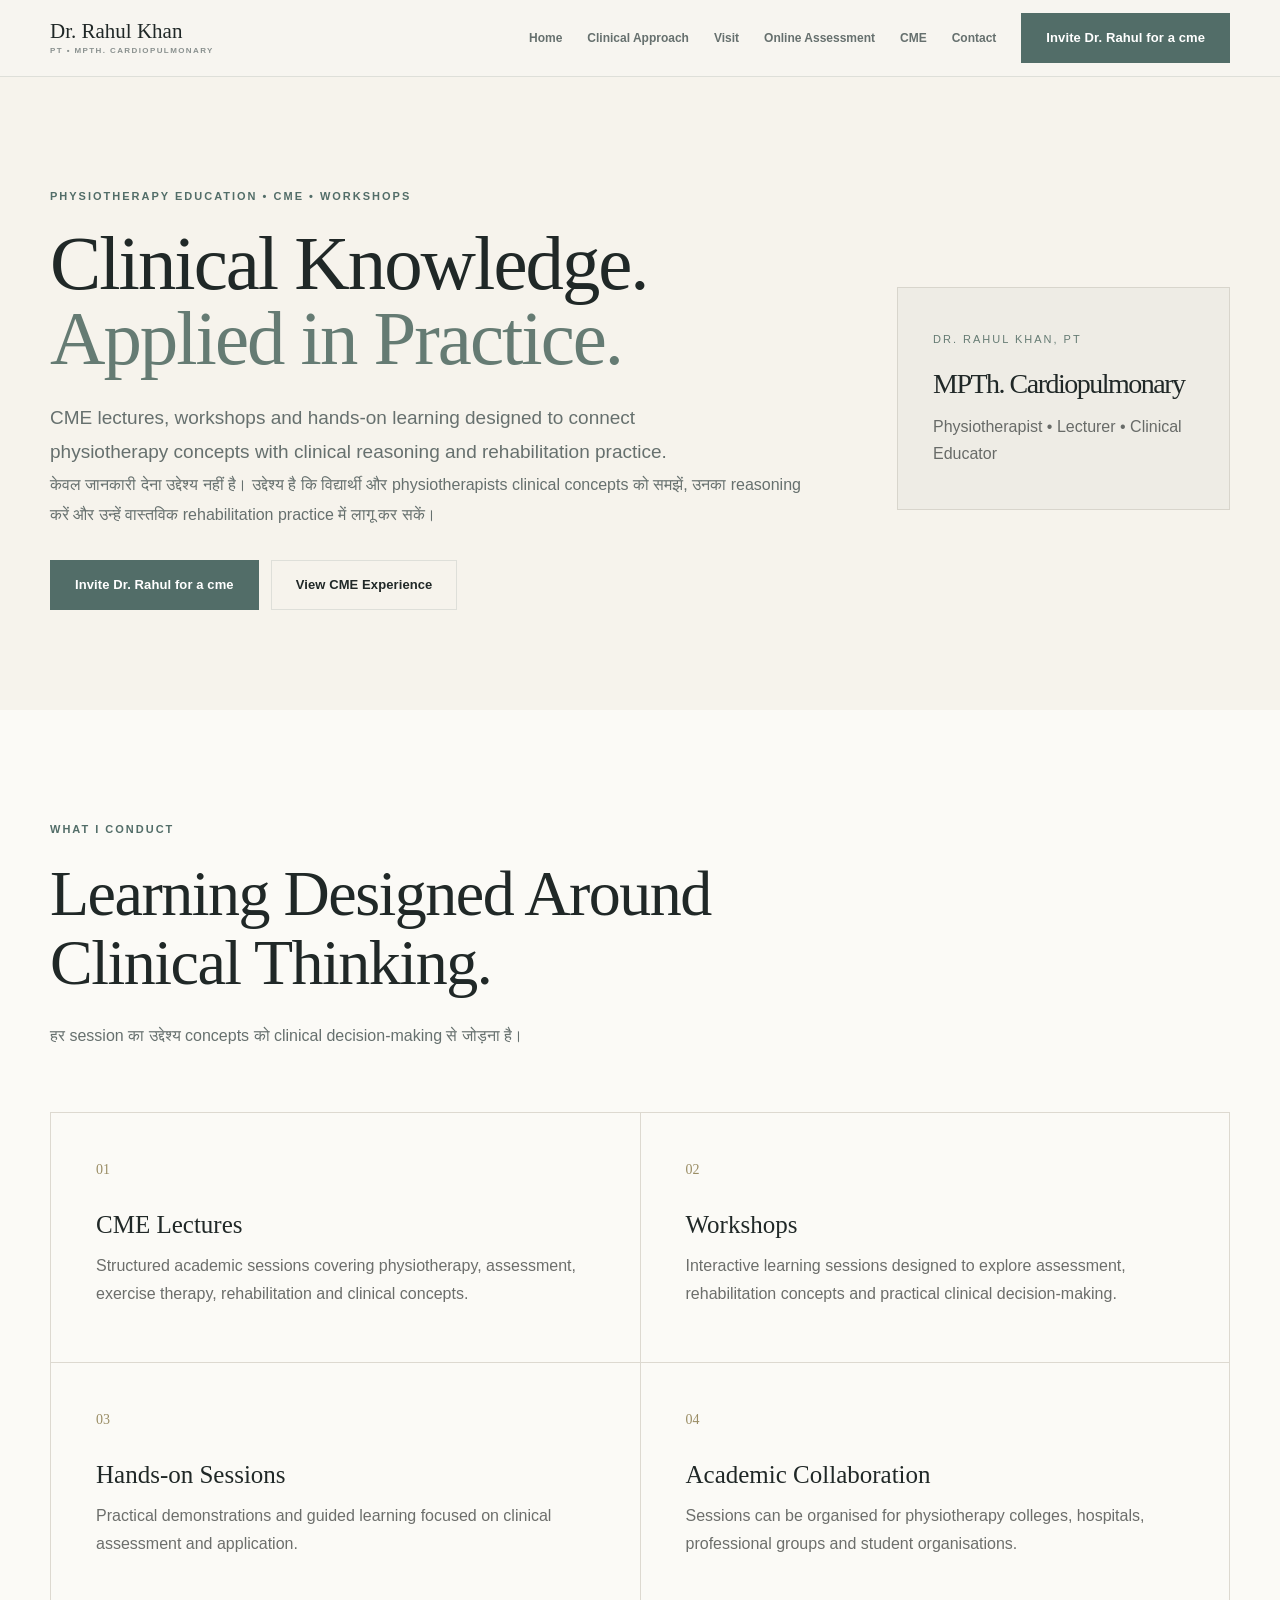
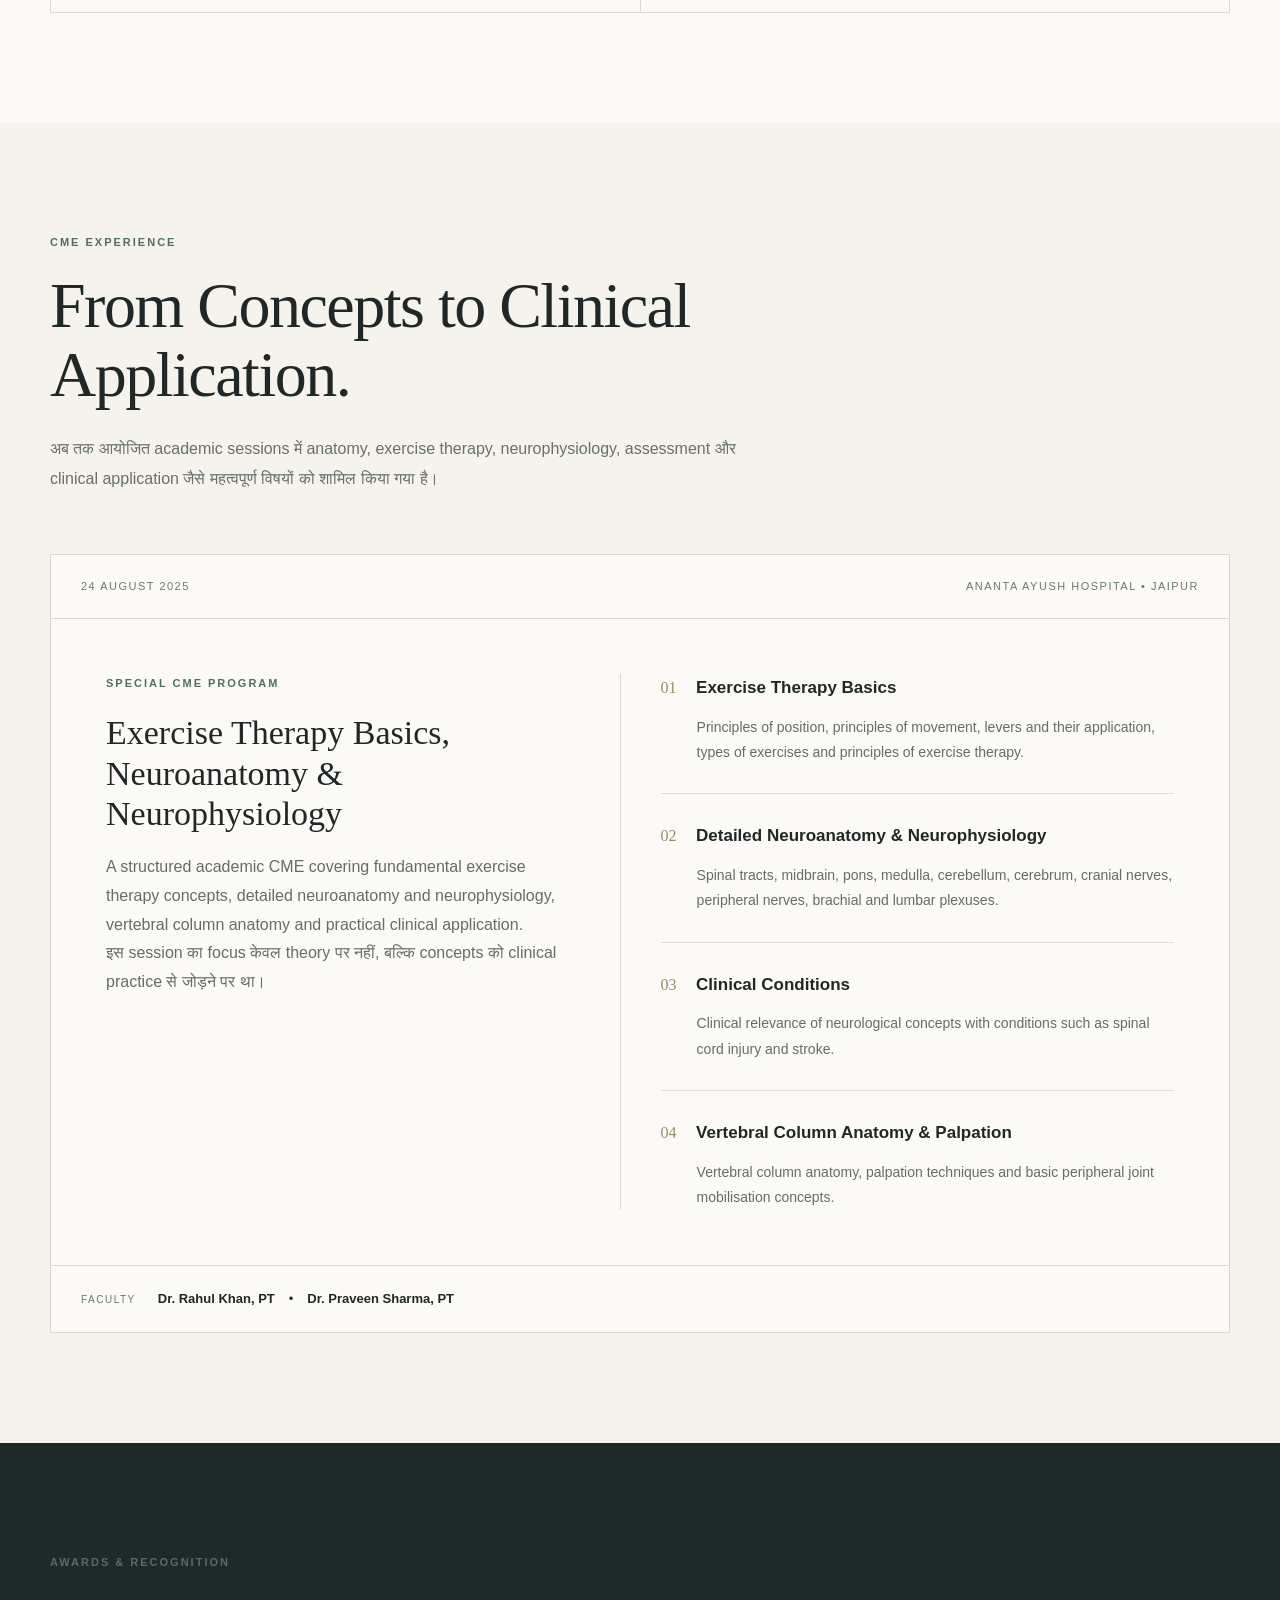
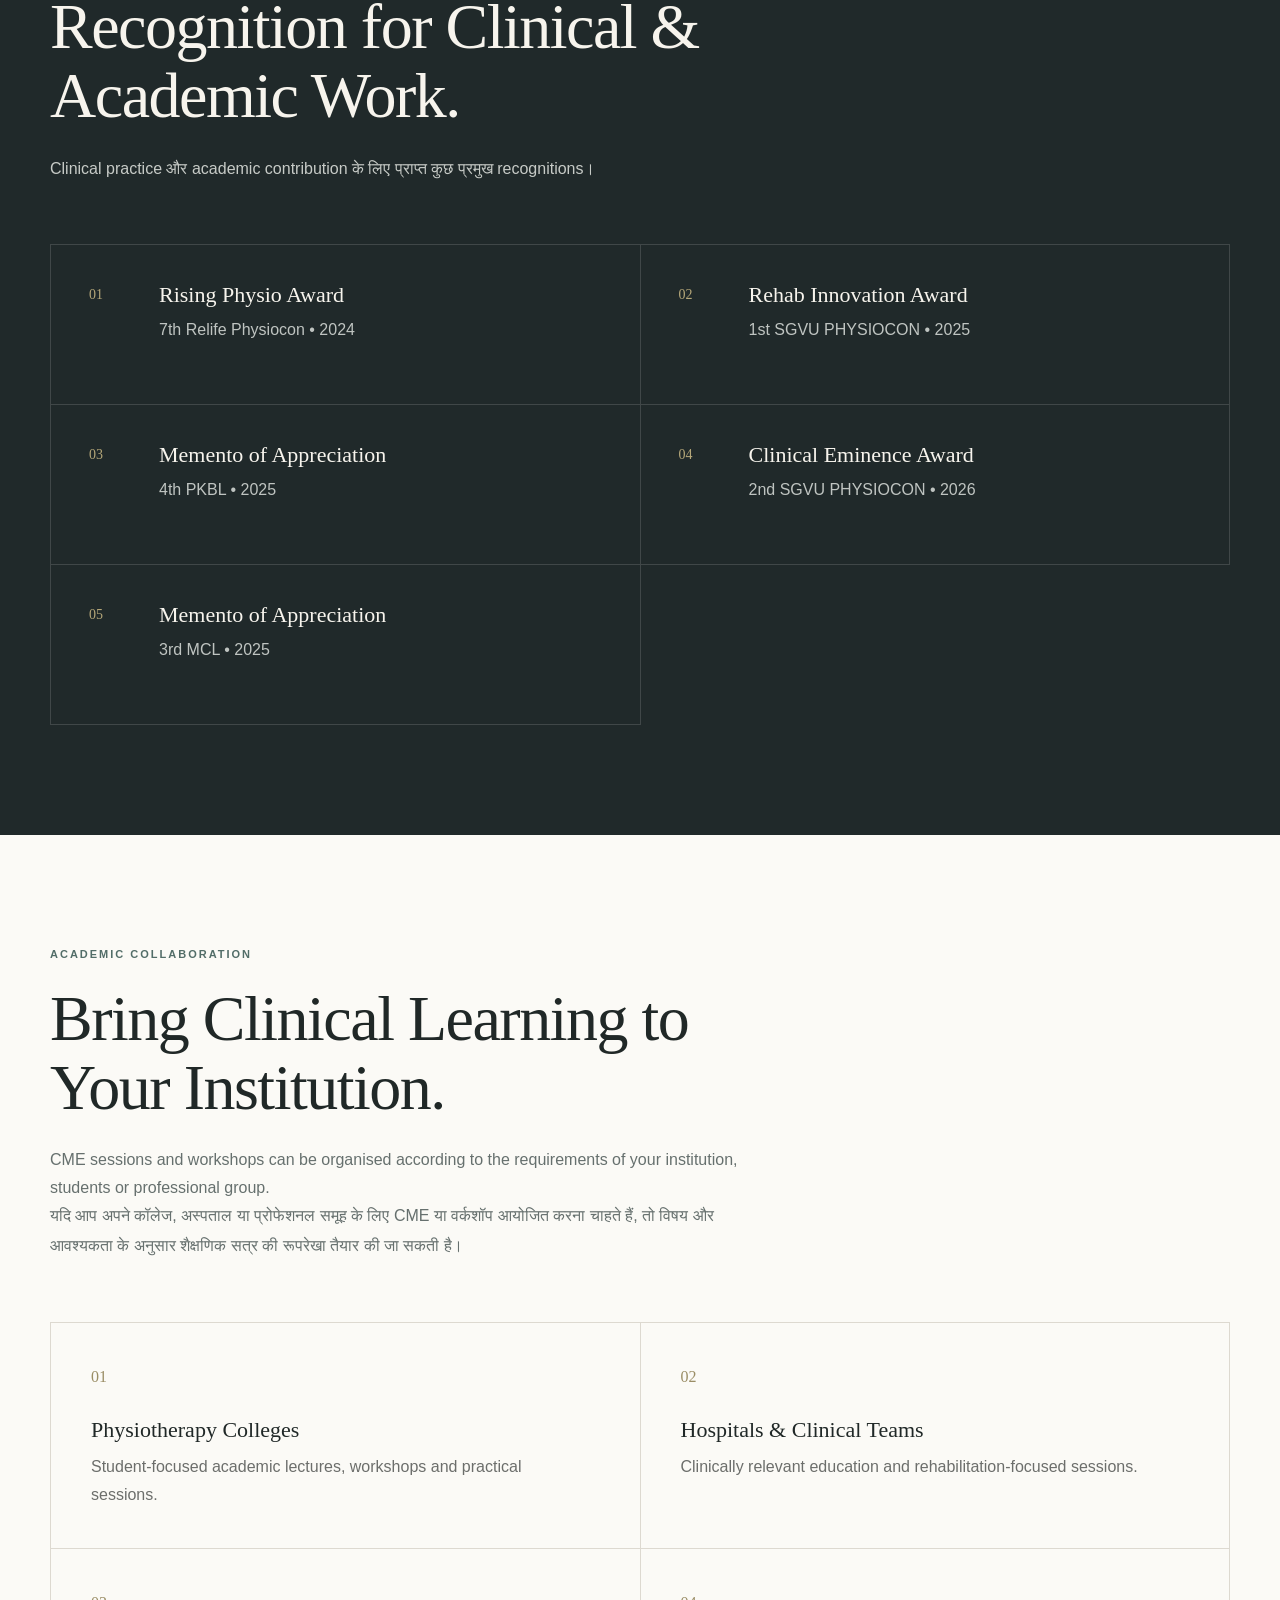
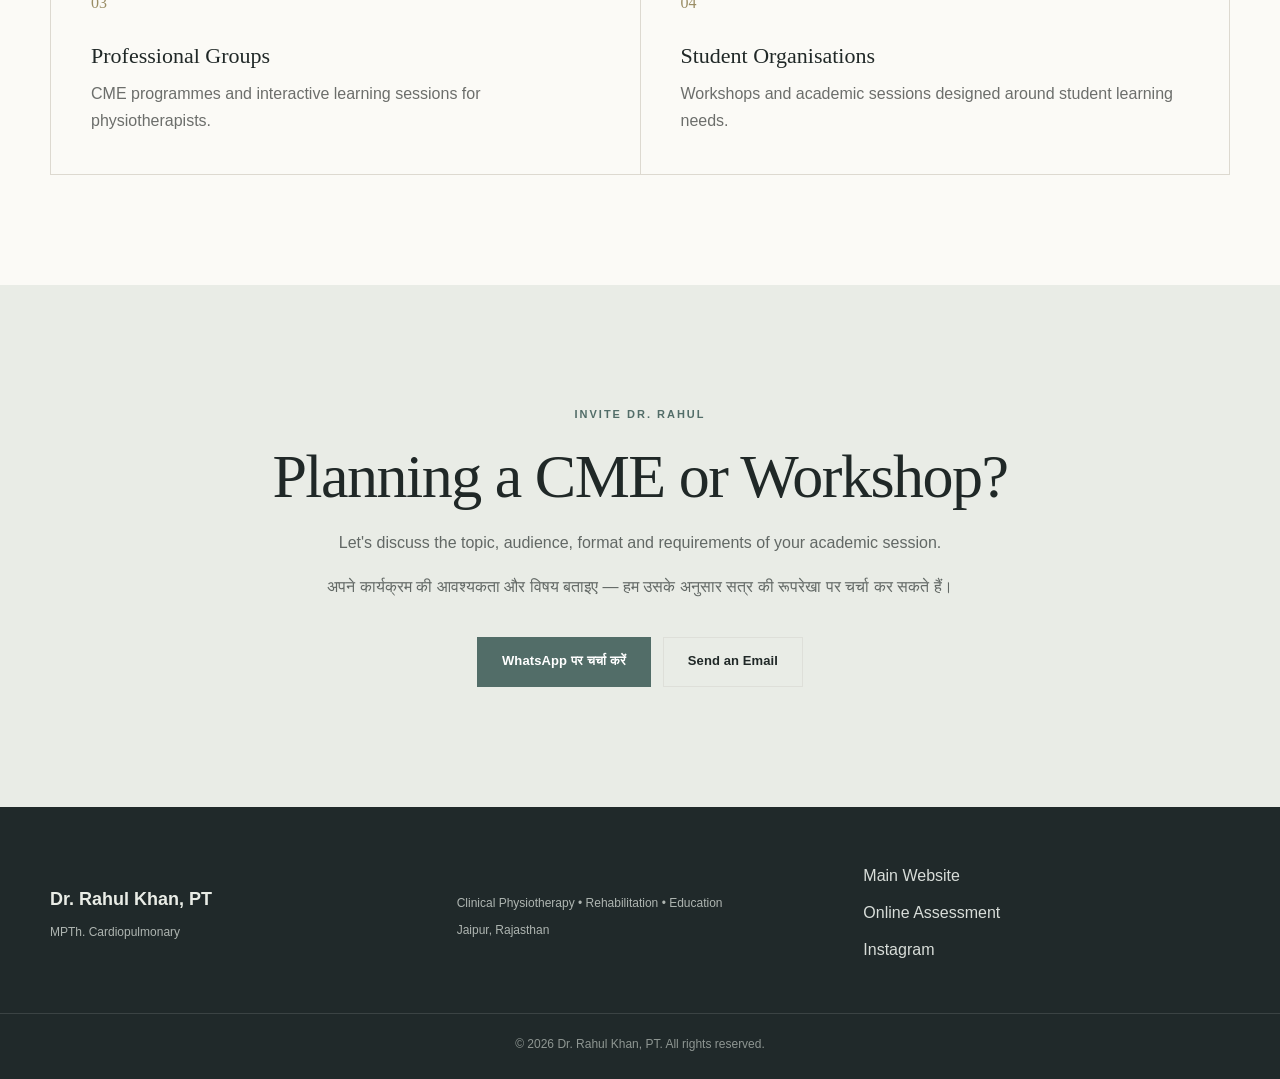
==== commit 6f6f0ea4: "Update cme.html" ====
--- a/cme.html
+++ b/cme.html
@@ -178,7 +178,7 @@
         <a href="cme-booking.html"
    class="btn btn-primary">
 
-    Invite Dr. Rahul for a CME
+    Invite Dr. Rahul for a cme 
 
         </a>
         
@@ -247,10 +247,10 @@
 
             <div class="hero-actions">
 
-                <a href="#invite"
-                   class="btn btn-primary">
-
-                    Invite Dr. Rahul for a CME
+                <a href="cme-booking.html"
+   class="btn btn-primary">
+
+    Invite Dr. Rahul for a cme 
 
                 </a>
 
